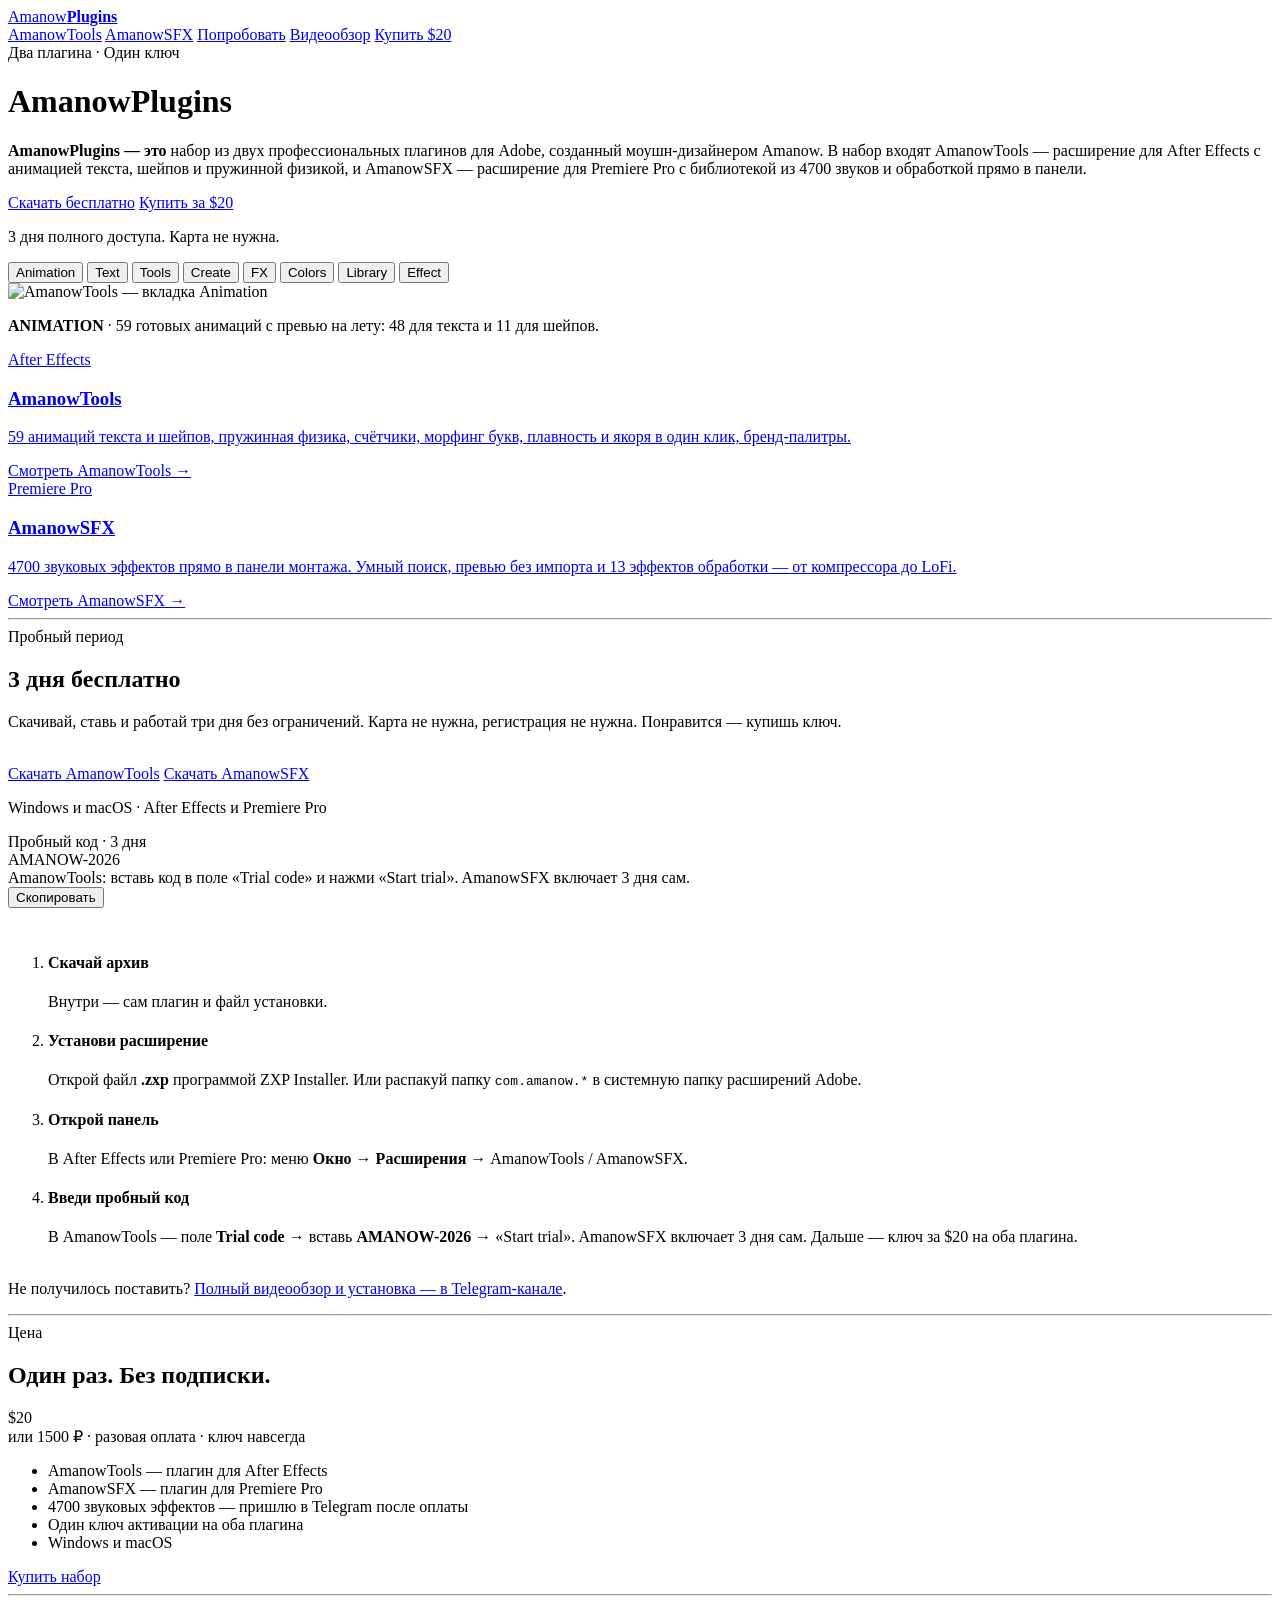
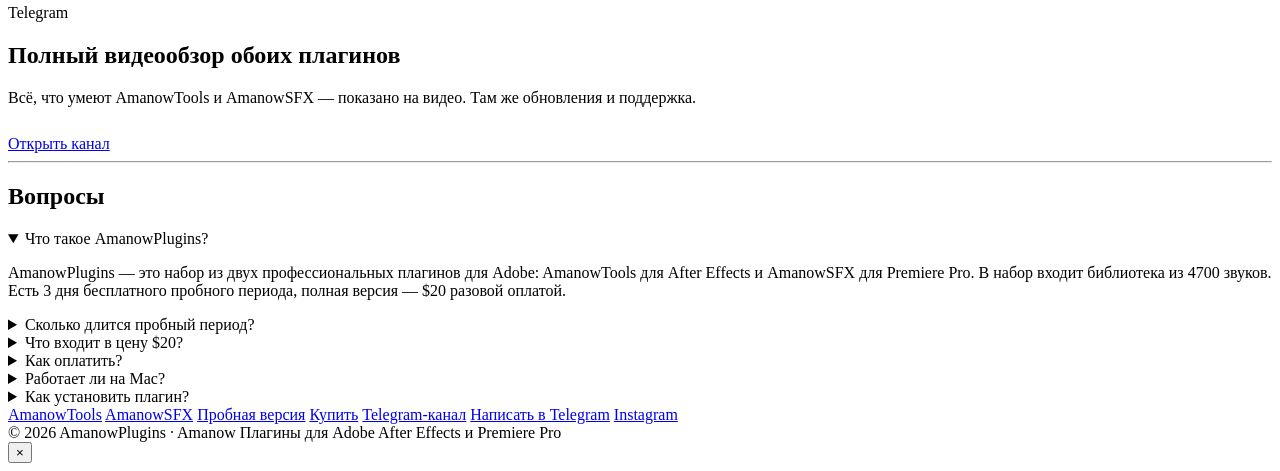
==== index.html @ 4beb66b0 "Upload AmanowPlugins website" ====
<!DOCTYPE html>
<html lang="ru">
<head>
<meta charset="utf-8">
<meta name="viewport" content="width=device-width, initial-scale=1">

<!-- https://amanowmntz.github.io/amanowplugins подставится автоматически, если запустить SET_DOMAIN.bat -->
<title>AmanowPlugins — плагины для After Effects и Premiere Pro</title>
<meta name="description" content="AmanowPlugins — это набор из двух профессиональных плагинов: AmanowTools для After Effects и AmanowSFX для Premiere Pro с библиотекой из 4700 звуков. 3 дня бесплатно, потом $20 разово.">
<link rel="canonical" href="https://amanowmntz.github.io/amanowplugins/">
<meta name="theme-color" content="#000000">

<meta property="og:type" content="website">
<meta property="og:title" content="AmanowPlugins — плагины для After Effects и Premiere Pro">
<meta property="og:description" content="Два плагина, один ключ. AmanowTools (After Effects) + AmanowSFX (Premiere Pro, 4700 звуков). 3 дня бесплатно.">
<meta property="og:url" content="https://amanowmntz.github.io/amanowplugins/">
<meta property="og:image" content="https://amanowmntz.github.io/amanowplugins/assets/img/cover.jpg">
<meta name="twitter:card" content="summary_large_image">

<link rel="preconnect" href="https://fonts.googleapis.com">
<link rel="preconnect" href="https://fonts.gstatic.com" crossorigin>
<link href="https://fonts.googleapis.com/css2?family=Inter:wght@400;500;600;700&display=swap" rel="stylesheet">
<link rel="stylesheet" href="assets/style.css">
</head>
<body>

<nav class="nav">
  <div class="nav-in">
    <a class="logo" href="index.html">Amanow<b>Plugins</b></a>
    <div class="nav-links">
      <a href="tools/index.html">AmanowTools</a>
      <a href="sfx/index.html">AmanowSFX</a>
      <a href="#download">Попробовать</a>
      <a href="https://telegram.me/amanow_channel">Видеообзор</a>
      <a class="buy" href="buy/index.html">Купить $20</a>
    </div>
  </div>
</nav>

<header class="hero glow">
  <div class="wrap">
    <span class="badge"><i></i> Два плагина · Один ключ</span>
    <h1 class="h-xl">AmanowPlugins</h1>

    <p class="sub lead">
      <b>AmanowPlugins — это</b> набор из двух профессиональных плагинов для Adobe,
      созданный моушн-дизайнером Amanow. В набор входят AmanowTools — расширение для
      After Effects с анимацией текста, шейпов и пружинной физикой, и AmanowSFX —
      расширение для Premiere Pro с библиотекой из 4700 звуков и обработкой прямо в панели.
    </p>

    <div class="btns">
      <a class="btn btn-p" href="#download">Скачать бесплатно</a>
      <a class="btn btn-s" href="buy/index.html">Купить за $20</a>
    </div>
    <p class="trial">3 дня полного доступа. Карта не нужна.</p>

    <!-- витрина: те же вкладки, что внутри плагинов -->
    <div class="tabs" data-tabs role="tablist" aria-label="Разделы плагинов">
      <button role="tab" aria-selected="true"  data-img="assets/img/tools-animation.jpg" data-alt="AmanowTools — вкладка Animation" data-note="<b>ANIMATION</b> · 59 готовых анимаций с превью на лету: 48 для текста и 11 для шейпов.">Animation</button>
      <button role="tab" aria-selected="false" data-img="assets/img/tools-text.jpg"      data-alt="AmanowTools — вкладка Text"      data-note="<b>TEXT</b> · Счётчики, морфинг букв, вход и выход раздельно, свои пресеты.">Text</button>
      <button role="tab" aria-selected="false" data-img="assets/img/tools-tools.jpg"     data-alt="AmanowTools — вкладка Tools"     data-note="<b>TOOLS</b> · Плавность, якорь и центровка, слои по очереди, цветовые метки, ресайз композиции.">Tools</button>
      <button role="tab" aria-selected="false" data-img="assets/img/tools-create.jpg"    data-alt="AmanowTools — вкладка Create"    data-note="<b>CREATE</b> · Null, Solid, Shape, стеклянный эффект, плашки под текст, маркеры.">Create</button>
      <button role="tab" aria-selected="false" data-img="assets/img/tools-fx.jpg"        data-alt="AmanowTools — вкладка FX"        data-note="<b>FX</b> · Squash &amp; Stretch — упругость по X и Y. Работает даже без движения.">FX</button>
      <button role="tab" aria-selected="false" data-img="assets/img/tools-colors.jpg"    data-alt="AmanowTools — вкладка Colors"    data-note="<b>COLORS</b> · Fill / Stroke, готовая палитра, HEX и пипетка, пресеты бренд-цветов.">Colors</button>
      <button role="tab" aria-selected="false" data-img="assets/img/sfx-library.jpg"     data-alt="AmanowSFX — вкладка Library"     data-note="<b>LIBRARY</b> · 4700 звуков. Умный поиск, превью без импорта, избранное и коллекции.">Library</button>
      <button role="tab" aria-selected="false" data-img="assets/img/sfx-effect.jpg"      data-alt="AmanowSFX — вкладка Effect"      data-note="<b>EFFECT</b> · Compressor, Limiter, EQ, Echo, Multitap, LoFi — и сразу в клип.">Effect</button>
    </div>

    <div class="shot">
      <img id="shot-img" src="assets/img/tools-animation.jpg" alt="AmanowTools — вкладка Animation" width="720" height="1280">
    </div>
    <p class="tab-note" id="shot-note"><b>ANIMATION</b> · 59 готовых анимаций с превью на лету: 48 для текста и 11 для шейпов.</p>
  </div>
</header>

<main>

<section class="tight">
  <div class="wrap">
    <div class="cards">
      <a class="card rv" href="tools/index.html">
        <div class="eyebrow">After Effects</div>
        <h3>AmanowTools</h3>
        <p>59 анимаций текста и шейпов, пружинная физика, счётчики, морфинг букв,
           плавность и якоря в один клик, бренд-палитры.</p>
        <div class="go">Смотреть AmanowTools →</div>
      </a>
      <a class="card rv" href="sfx/index.html">
        <div class="eyebrow">Premiere Pro</div>
        <h3>AmanowSFX</h3>
        <p>4700 звуковых эффектов прямо в панели монтажа. Умный поиск, превью без импорта
           и 13 эффектов обработки — от компрессора до LoFi.</p>
        <div class="go">Смотреть AmanowSFX →</div>
      </a>
    </div>
  </div>
</section>

<hr class="rule">

<section id="download" class="glow">
  <div class="wrap center narrow">
    <div class="eyebrow rv">Пробный период</div>
    <h2 class="h-l rv">3 дня бесплатно</h2>
    <p class="sub rv" style="margin-top:18px">
      Скачивай, ставь и работай три дня без ограничений. Карта не нужна,
      регистрация не нужна. Понравится — купишь ключ.
    </p>
    <div class="btns rv" style="margin-top:34px">
      <a class="btn btn-p" href="download/AmanowTools.zip" download>Скачать AmanowTools</a>
      <a class="btn btn-g" href="download/AmanowSFX.zip" download>Скачать AmanowSFX</a>
    </div>
    <p class="trial rv">Windows и macOS · After Effects и Premiere Pro</p>

    <div class="payrow keyrow rv">
      <div class="meta">
        <div class="t">Пробный код · 3 дня</div>
        <div class="v">AMANOW-2026</div>
        <div class="n">AmanowTools: вставь код в поле «Trial code» и нажми «Start trial». AmanowSFX включает 3 дня сам.</div>
      </div>
      <button class="copy" data-copy="AMANOW-2026">Скопировать</button>
    </div>

    <ol class="steps rv" style="text-align:left;margin-top:46px">
      <li>
        <h4>Скачай архив</h4>
        <p>Внутри — сам плагин и файл установки.</p>
      </li>
      <li>
        <h4>Установи расширение</h4>
        <p>Открой файл <b>.zxp</b> программой ZXP Installer. Или распакуй папку
           <code>com.amanow.*</code> в системную папку расширений Adobe.</p>
      </li>
      <li>
        <h4>Открой панель</h4>
        <p>В After Effects или Premiere Pro: меню <b>Окно → Расширения →</b> AmanowTools / AmanowSFX.</p>
      </li>
      <li>
        <h4>Введи пробный код</h4>
        <p>В AmanowTools — поле <b>Trial code</b> → вставь <b>AMANOW-2026</b> → «Start trial».
           AmanowSFX включает 3 дня сам. Дальше — ключ за $20 на оба плагина.</p>
      </li>
    </ol>

    <p class="small rv" style="margin-top:34px">
      Не получилось поставить? <a href="https://telegram.me/amanow_channel">Полный видеообзор и установка — в Telegram-канале</a>.
    </p>
  </div>
</section>

<hr class="rule">

<section id="price">
  <div class="wrap center">
    <div class="eyebrow rv">Цена</div>
    <h2 class="h-l rv">Один раз. Без подписки.</h2>

    <div class="pricecard rv">
      <div class="amt">$20</div>
      <div class="alt">или 1500 ₽ · разовая оплата · ключ навсегда</div>
      <ul class="incl">
        <li>AmanowTools — плагин для After Effects</li>
        <li>AmanowSFX — плагин для Premiere Pro</li>
        <li>4700 звуковых эффектов — пришлю в Telegram после оплаты</li>
        <li>Один ключ активации на оба плагина</li>
        <li>Windows и macOS</li>
      </ul>
      <a class="btn btn-p" href="buy/index.html" style="width:100%">Купить набор</a>
    </div>
  </div>
</section>

<hr class="rule">

<section class="tight">
  <div class="wrap center narrow">
    <div class="eyebrow rv">Telegram</div>
    <h2 class="h-m rv">Полный видеообзор обоих плагинов</h2>
    <p class="sub rv" style="margin-top:14px">
      Всё, что умеют AmanowTools и AmanowSFX — показано на видео. Там же обновления и поддержка.
    </p>
    <div class="btns rv" style="margin-top:28px">
      <a class="btn btn-g" href="https://telegram.me/amanow_channel">Открыть канал</a>
    </div>
  </div>
</section>

<hr class="rule">

<section id="faq">
  <div class="wrap">
    <h2 class="h-l center rv">Вопросы</h2>
    <div class="faq">
      <details open>
        <summary>Что такое AmanowPlugins?</summary>
        <p>AmanowPlugins — это набор из двух профессиональных плагинов для Adobe:
        AmanowTools для After Effects и AmanowSFX для Premiere Pro. В набор входит
        библиотека из 4700 звуков. Есть 3 дня бесплатного пробного периода,
        полная версия — $20 разовой оплатой.</p>
      </details>
      <details>
        <summary>Сколько длится пробный период?</summary>
        <p>3 дня. Всё открыто, ограничений нет. Карта и регистрация не нужны.
        В AmanowTools введи пробный код <b>AMANOW-2026</b> в поле «Trial code».
        AmanowSFX включает пробный период сам.</p>
      </details>
      <details>
        <summary>Что входит в цену $20?</summary>
        <p>Оба плагина сразу — AmanowTools и AmanowSFX — плюс библиотека из 4700 звуковых
        эффектов: её я присылаю лично в Telegram после оплаты. Один ключ активации на всё.
        Подписки нет, платишь один раз.</p>
      </details>
      <details>
        <summary>Как оплатить?</summary>
        <p>Крипта (USDT BEP-20 или TRC-20), перевод на карту Visa, или перевод в рублях
        через Т-Банк (1500 ₽). После оплаты пришли чек в Telegram — и получишь ключ.
        Все реквизиты <a href="buy/index.html">на странице оплаты</a>.</p>
      </details>
      <details>
        <summary>Работает ли на Mac?</summary>
        <p>Да. Оба плагина работают и на Windows, и на macOS.</p>
      </details>
      <details>
        <summary>Как установить плагин?</summary>
        <p>Открой файл .zxp программой ZXP Installer — она поставит расширение сама.
        Потом в After Effects или Premiere Pro зайди в меню «Окно» → «Расширения».
        Пошагово всё показано <a href="https://telegram.me/amanow_channel">в видеообзоре</a>.</p>
      </details>
    </div>
  </div>
</section>

</main>

<footer>
  <div class="wrap">
    <div class="fnav">
      <a href="tools/index.html">AmanowTools</a>
      <a href="sfx/index.html">AmanowSFX</a>
      <a href="#download">Пробная версия</a>
      <a href="buy/index.html">Купить</a>
      <a href="https://telegram.me/amanow_channel">Telegram-канал</a>
      <a href="https://telegram.me/amanow_abd">Написать в Telegram</a>
      <a href="https://instagram.com/amanow.abd">Instagram</a>
    </div>
    <div class="fbot">
      <span>© <span id="year">2026</span> AmanowPlugins · Amanow</span>
      <span>Плагины для Adobe After Effects и Premiere Pro</span>
    </div>
  </div>
</footer>

<div class="lb" id="lb"><button class="x" aria-label="Закрыть">×</button><img src="" alt=""></div>

<script type="application/ld+json">
{
  "@context":"https://schema.org","@type":"Organization","name":"AmanowPlugins",
  "url":"https://amanowmntz.github.io/amanowplugins/","logo":"https://amanowmntz.github.io/amanowplugins/assets/img/cover.jpg",
  "founder":{"@type":"Person","name":"Amanow"},
  "sameAs":["https://telegram.me/amanow_channel","https://telegram.me/amanow_abd","https://instagram.com/amanow.abd"]
}
</script>
<script type="application/ld+json">
{
  "@context":"https://schema.org","@type":"Product","name":"AmanowPlugins",
  "image":"https://amanowmntz.github.io/amanowplugins/assets/img/cover.jpg",
  "description":"AmanowPlugins — это набор из двух профессиональных плагинов для Adobe: AmanowTools для After Effects и AmanowSFX для Premiere Pro с библиотекой из 4700 звуков. 3 дня бесплатно, полная версия — 20 долларов разовой оплатой.",
  "brand":{"@type":"Brand","name":"AmanowPlugins"},
  "offers":{"@type":"Offer","price":"20","priceCurrency":"USD",
    "availability":"https://schema.org/InStock","url":"https://amanowmntz.github.io/amanowplugins/buy/"}
}
</script>
<script type="application/ld+json">
{
  "@context":"https://schema.org","@type":"FAQPage","mainEntity":[
    {"@type":"Question","name":"Что такое AmanowPlugins?","acceptedAnswer":{"@type":"Answer","text":"AmanowPlugins — это набор из двух профессиональных плагинов для Adobe: AmanowTools для After Effects и AmanowSFX для Premiere Pro. В набор входит библиотека из 4700 звуков. Есть 3 дня бесплатного пробного периода, полная версия — 20 долларов разовой оплатой."}},
    {"@type":"Question","name":"Сколько длится пробный период AmanowPlugins?","acceptedAnswer":{"@type":"Answer","text":"3 дня. Всё открыто, ограничений нет. Карта и регистрация не нужны. В AmanowTools нужно ввести пробный код AMANOW-2026 в поле Trial code."}},
    {"@type":"Question","name":"Что входит в цену 20 долларов?","acceptedAnswer":{"@type":"Answer","text":"Оба плагина сразу — AmanowTools и AmanowSFX — плюс библиотека из 4700 звуковых эффектов. Один ключ активации на всё. Подписки нет."}},
    {"@type":"Question","name":"Работает ли AmanowPlugins на Mac?","acceptedAnswer":{"@type":"Answer","text":"Да. Оба плагина работают и на Windows, и на macOS."}}
  ]
}
</script>

<script src="assets/app.js" defer></script>
</body>
</html>
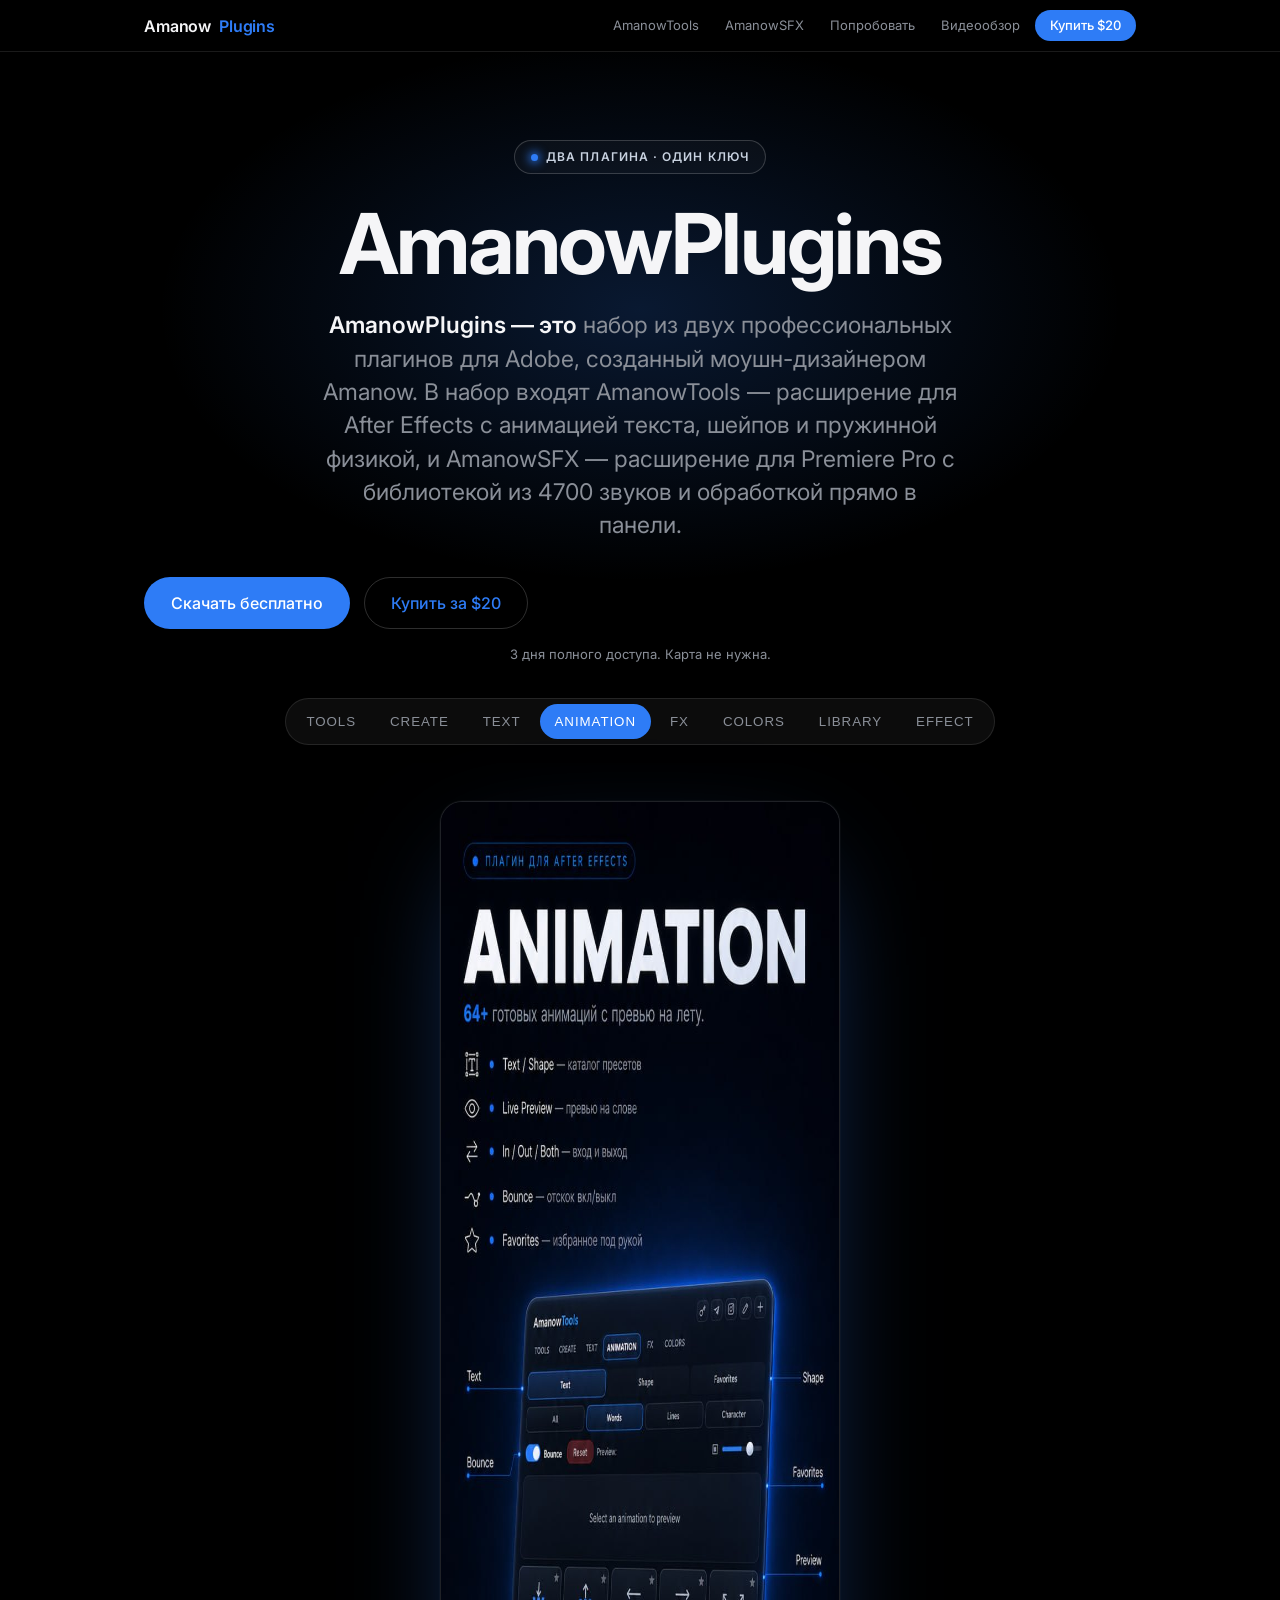
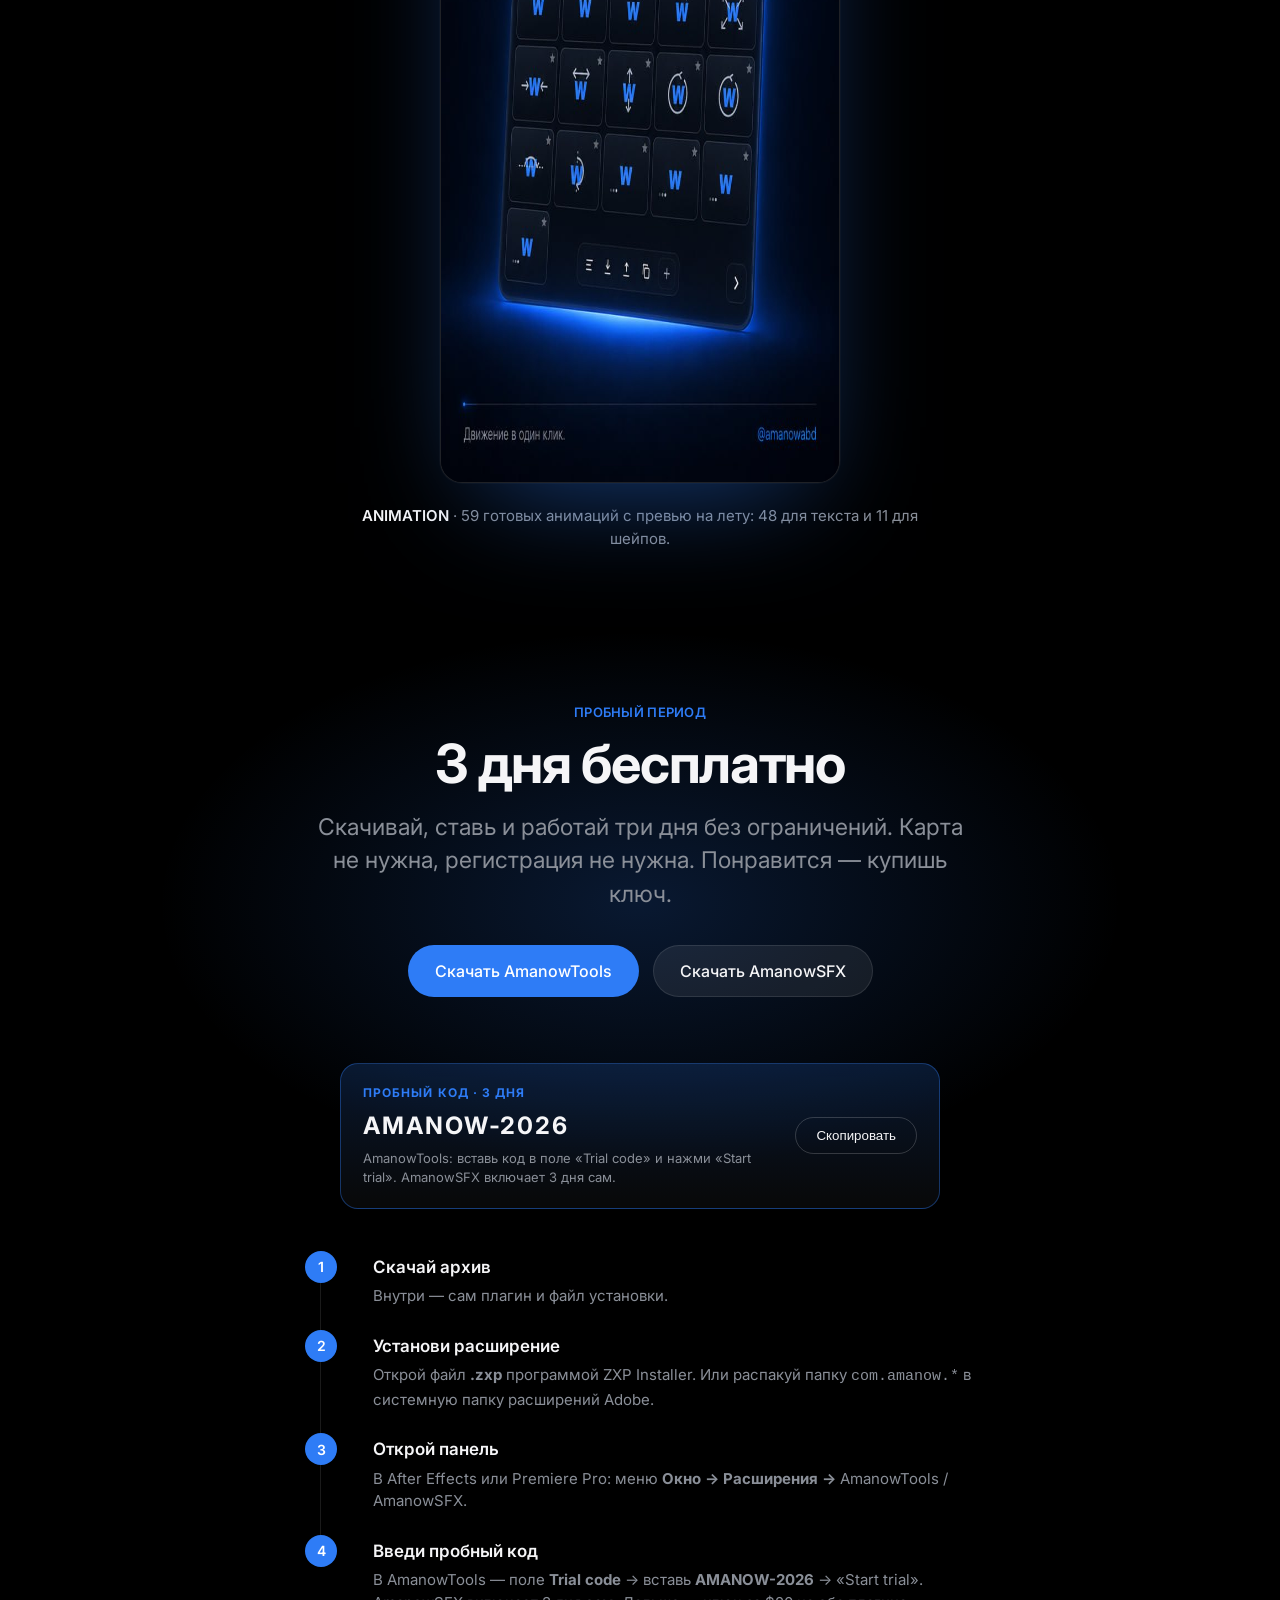
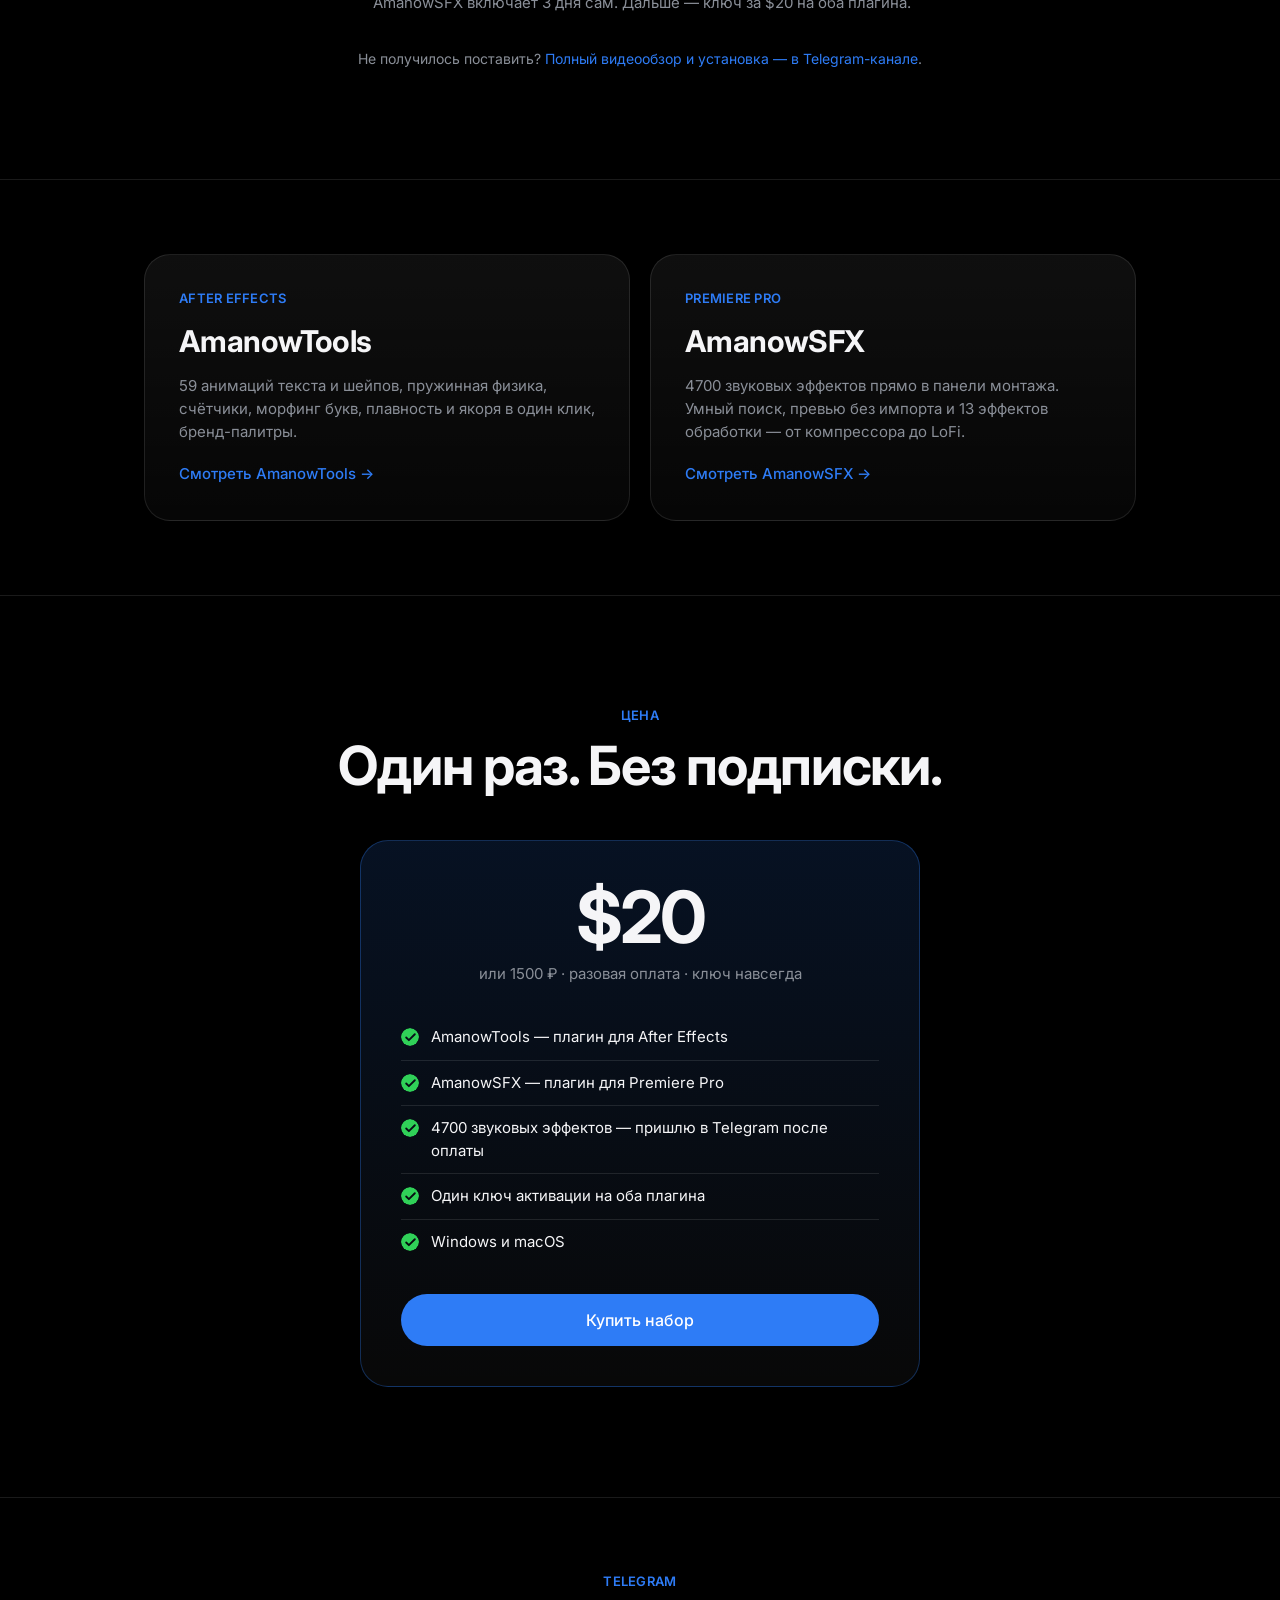
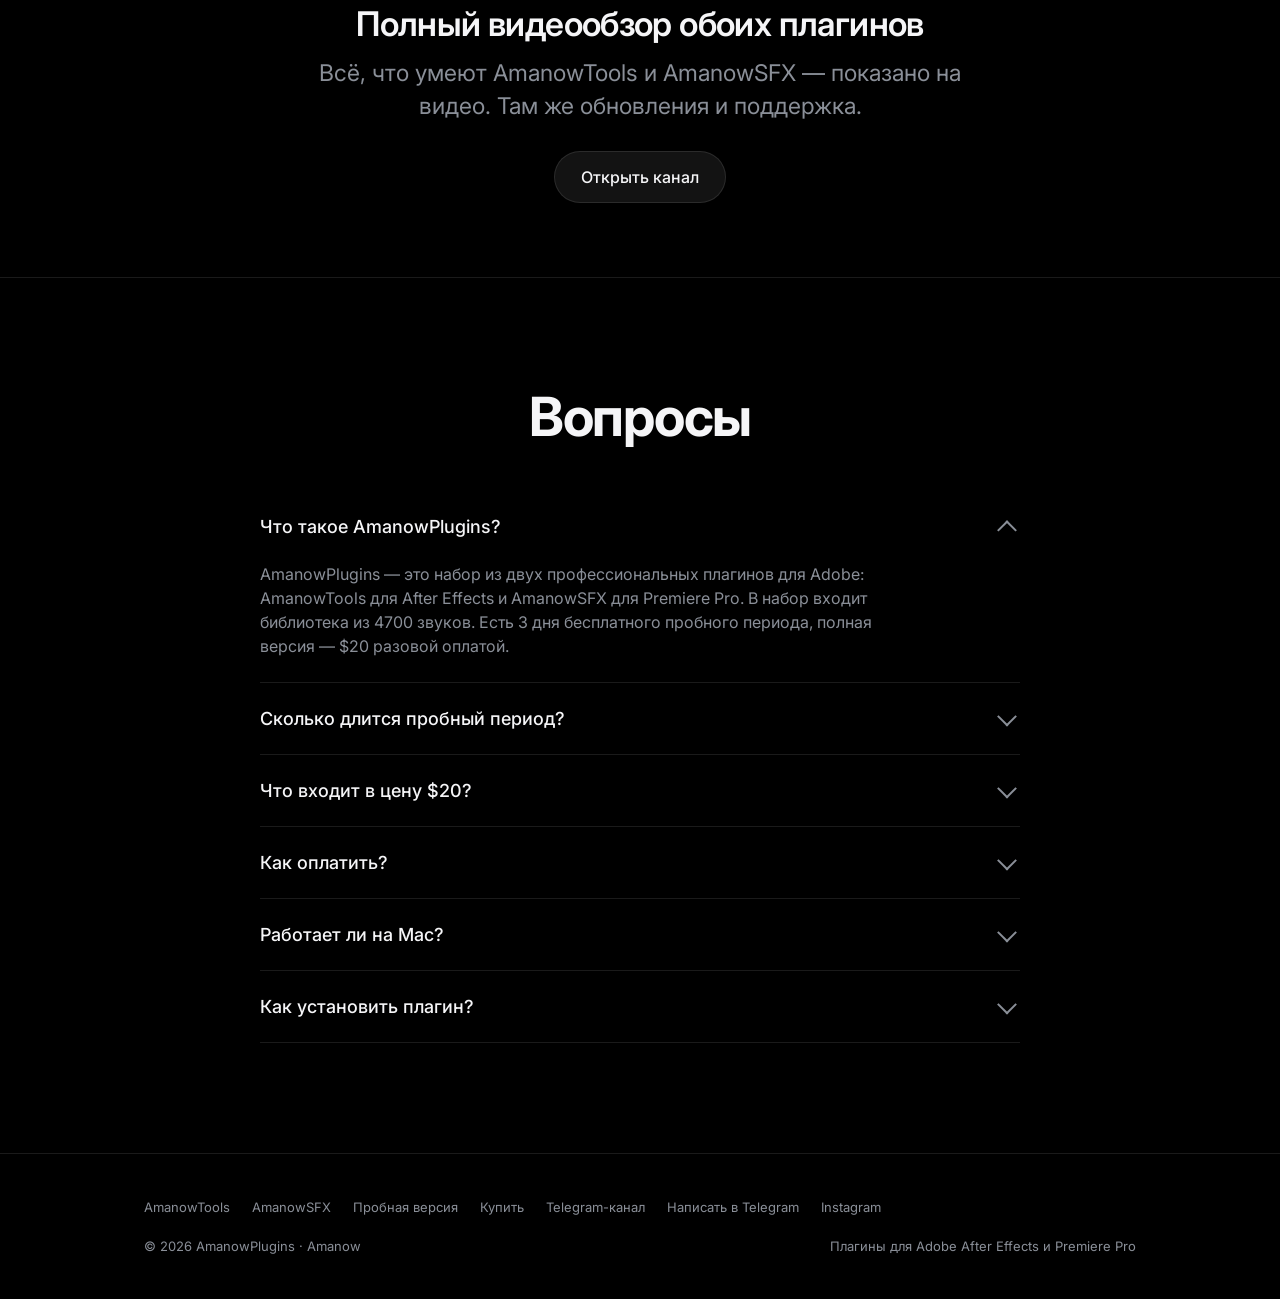
==== commit 25111469: "Add files via upload" ====
--- a/index.html
+++ b/index.html
@@ -57,10 +57,10 @@
 
     <!-- витрина: те же вкладки, что внутри плагинов -->
     <div class="tabs" data-tabs role="tablist" aria-label="Разделы плагинов">
-      <button role="tab" aria-selected="true"  data-img="assets/img/tools-animation.jpg" data-alt="AmanowTools — вкладка Animation" data-note="<b>ANIMATION</b> · 59 готовых анимаций с превью на лету: 48 для текста и 11 для шейпов.">Animation</button>
-      <button role="tab" aria-selected="false" data-img="assets/img/tools-text.jpg"      data-alt="AmanowTools — вкладка Text"      data-note="<b>TEXT</b> · Счётчики, морфинг букв, вход и выход раздельно, свои пресеты.">Text</button>
       <button role="tab" aria-selected="false" data-img="assets/img/tools-tools.jpg"     data-alt="AmanowTools — вкладка Tools"     data-note="<b>TOOLS</b> · Плавность, якорь и центровка, слои по очереди, цветовые метки, ресайз композиции.">Tools</button>
       <button role="tab" aria-selected="false" data-img="assets/img/tools-create.jpg"    data-alt="AmanowTools — вкладка Create"    data-note="<b>CREATE</b> · Null, Solid, Shape, стеклянный эффект, плашки под текст, маркеры.">Create</button>
+      <button role="tab" aria-selected="false" data-img="assets/img/tools-text.jpg"      data-alt="AmanowTools — вкладка Text"      data-note="<b>TEXT</b> · Счётчики, морфинг букв, вход и выход раздельно, свои пресеты.">Text</button>
+      <button role="tab" aria-selected="true"  data-img="assets/img/tools-animation.jpg" data-alt="AmanowTools — вкладка Animation" data-note="<b>ANIMATION</b> · 59 готовых анимаций с превью на лету: 48 для текста и 11 для шейпов.">Animation</button>
       <button role="tab" aria-selected="false" data-img="assets/img/tools-fx.jpg"        data-alt="AmanowTools — вкладка FX"        data-note="<b>FX</b> · Squash &amp; Stretch — упругость по X и Y. Работает даже без движения.">FX</button>
       <button role="tab" aria-selected="false" data-img="assets/img/tools-colors.jpg"    data-alt="AmanowTools — вкладка Colors"    data-note="<b>COLORS</b> · Fill / Stroke, готовая палитра, HEX и пипетка, пресеты бренд-цветов.">Colors</button>
       <button role="tab" aria-selected="false" data-img="assets/img/sfx-library.jpg"     data-alt="AmanowSFX — вкладка Library"     data-note="<b>LIBRARY</b> · 4700 звуков. Умный поиск, превью без импорта, избранное и коллекции.">Library</button>
@@ -75,6 +75,58 @@
 </header>
 
 <main>
+
+<section id="download" class="glow">
+  <div class="wrap center narrow">
+    <div class="eyebrow rv">Пробный период</div>
+    <h2 class="h-l rv">3 дня бесплатно</h2>
+    <p class="sub rv" style="margin-top:18px">
+      Скачивай, ставь и работай три дня без ограничений. Карта не нужна,
+      регистрация не нужна. Понравится — купишь ключ.
+    </p>
+    <div class="btns rv" style="margin-top:34px">
+      <a class="btn btn-p" href="download/AmanowTools.zip" download>Скачать AmanowTools</a>
+      <a class="btn btn-g" href="download/AmanowSFX.zip" download>Скачать AmanowSFX</a>
+    </div>
+    <p class="trial rv">Windows и macOS · After Effects и Premiere Pro</p>
+
+    <div class="payrow keyrow rv">
+      <div class="meta">
+        <div class="t">Пробный код · 3 дня</div>
+        <div class="v">AMANOW-2026</div>
+        <div class="n">AmanowTools: вставь код в поле «Trial code» и нажми «Start trial». AmanowSFX включает 3 дня сам.</div>
+      </div>
+      <button class="copy" data-copy="AMANOW-2026">Скопировать</button>
+    </div>
+
+    <ol class="steps rv" style="text-align:left;margin-top:46px">
+      <li>
+        <h4>Скачай архив</h4>
+        <p>Внутри — сам плагин и файл установки.</p>
+      </li>
+      <li>
+        <h4>Установи расширение</h4>
+        <p>Открой файл <b>.zxp</b> программой ZXP Installer. Или распакуй папку
+           <code>com.amanow.*</code> в системную папку расширений Adobe.</p>
+      </li>
+      <li>
+        <h4>Открой панель</h4>
+        <p>В After Effects или Premiere Pro: меню <b>Окно → Расширения →</b> AmanowTools / AmanowSFX.</p>
+      </li>
+      <li>
+        <h4>Введи пробный код</h4>
+        <p>В AmanowTools — поле <b>Trial code</b> → вставь <b>AMANOW-2026</b> → «Start trial».
+           AmanowSFX включает 3 дня сам. Дальше — ключ за $20 на оба плагина.</p>
+      </li>
+    </ol>
+
+    <p class="small rv" style="margin-top:34px">
+      Не получилось поставить? <a href="https://telegram.me/amanow_channel">Полный видеообзор и установка — в Telegram-канале</a>.
+    </p>
+  </div>
+</section>
+
+<hr class="rule">
 
 <section class="tight">
   <div class="wrap">
@@ -94,58 +146,6 @@
         <div class="go">Смотреть AmanowSFX →</div>
       </a>
     </div>
-  </div>
-</section>
-
-<hr class="rule">
-
-<section id="download" class="glow">
-  <div class="wrap center narrow">
-    <div class="eyebrow rv">Пробный период</div>
-    <h2 class="h-l rv">3 дня бесплатно</h2>
-    <p class="sub rv" style="margin-top:18px">
-      Скачивай, ставь и работай три дня без ограничений. Карта не нужна,
-      регистрация не нужна. Понравится — купишь ключ.
-    </p>
-    <div class="btns rv" style="margin-top:34px">
-      <a class="btn btn-p" href="download/AmanowTools.zip" download>Скачать AmanowTools</a>
-      <a class="btn btn-g" href="download/AmanowSFX.zip" download>Скачать AmanowSFX</a>
-    </div>
-    <p class="trial rv">Windows и macOS · After Effects и Premiere Pro</p>
-
-    <div class="payrow keyrow rv">
-      <div class="meta">
-        <div class="t">Пробный код · 3 дня</div>
-        <div class="v">AMANOW-2026</div>
-        <div class="n">AmanowTools: вставь код в поле «Trial code» и нажми «Start trial». AmanowSFX включает 3 дня сам.</div>
-      </div>
-      <button class="copy" data-copy="AMANOW-2026">Скопировать</button>
-    </div>
-
-    <ol class="steps rv" style="text-align:left;margin-top:46px">
-      <li>
-        <h4>Скачай архив</h4>
-        <p>Внутри — сам плагин и файл установки.</p>
-      </li>
-      <li>
-        <h4>Установи расширение</h4>
-        <p>Открой файл <b>.zxp</b> программой ZXP Installer. Или распакуй папку
-           <code>com.amanow.*</code> в системную папку расширений Adobe.</p>
-      </li>
-      <li>
-        <h4>Открой панель</h4>
-        <p>В After Effects или Premiere Pro: меню <b>Окно → Расширения →</b> AmanowTools / AmanowSFX.</p>
-      </li>
-      <li>
-        <h4>Введи пробный код</h4>
-        <p>В AmanowTools — поле <b>Trial code</b> → вставь <b>AMANOW-2026</b> → «Start trial».
-           AmanowSFX включает 3 дня сам. Дальше — ключ за $20 на оба плагина.</p>
-      </li>
-    </ol>
-
-    <p class="small rv" style="margin-top:34px">
-      Не получилось поставить? <a href="https://telegram.me/amanow_channel">Полный видеообзор и установка — в Telegram-канале</a>.
-    </p>
   </div>
 </section>
 
--- a/assets/style.css
+++ b/assets/style.css
@@ -0,0 +1,263 @@
+/* ============================================================
+   AmanowPlugins — стили. Apple-минимализм, тёмная тема.
+   Меняешь цвет здесь — меняется на всех страницах.
+   ============================================================ */
+:root{
+  --bg:#000000;
+  --bg-2:#06080D;
+  --surface:rgba(255,255,255,.048);
+  --surface-2:rgba(255,255,255,.075);
+  --stroke:rgba(255,255,255,.10);
+  --stroke-2:rgba(255,255,255,.18);
+  --ink:#F5F5F7;
+  --muted:#8A8F98;
+  --blue:#2E7CF6;
+  --blue-l:#5FA3FF;
+  --ok:#30D158;
+  --nav:52px;
+  --pill:980px;
+}
+*{box-sizing:border-box;margin:0;padding:0}
+html{scroll-behavior:smooth;scroll-padding-top:80px;-webkit-text-size-adjust:100%}
+body{
+  background:var(--bg); color:var(--ink);
+  font:400 17px/1.5 -apple-system,BlinkMacSystemFont,"SF Pro Display","SF Pro Text",
+       Inter,"Segoe UI",Roboto,system-ui,sans-serif;
+  -webkit-font-smoothing:antialiased; -moz-osx-osx-font-smoothing:grayscale;
+  overflow-x:hidden;
+}
+img{max-width:100%;display:block}
+a{color:var(--blue);text-decoration:none}
+a:hover{text-decoration:underline}
+::selection{background:var(--blue);color:#fff}
+:focus-visible{outline:2px solid var(--blue-l);outline-offset:3px;border-radius:6px}
+
+.wrap{max-width:1040px;margin:0 auto;padding:0 24px}
+.narrow{max-width:720px;margin:0 auto}
+.center{text-align:center}
+
+/* ---------- типографика ---------- */
+.h-xl{font-size:clamp(44px,7.4vw,84px);font-weight:700;letter-spacing:-.028em;line-height:1.04}
+.h-l {font-size:clamp(32px,5vw,54px);font-weight:700;letter-spacing:-.024em;line-height:1.08}
+.h-m {font-size:clamp(24px,3.2vw,34px);font-weight:600;letter-spacing:-.018em;line-height:1.15}
+.sub{font-size:clamp(18px,2.1vw,23px);color:var(--muted);line-height:1.45;font-weight:400}
+.eyebrow{font-size:13px;font-weight:600;letter-spacing:.02em;color:var(--blue);
+  text-transform:uppercase;margin-bottom:12px}
+.small{font-size:14px;color:var(--muted)}
+.lead b{color:var(--ink);font-weight:600}
+
+/* ---------- шапка ---------- */
+.nav{
+  position:sticky;top:0;z-index:50;height:var(--nav);
+  background:rgba(0,0,0,.72);backdrop-filter:saturate(180%) blur(20px);
+  -webkit-backdrop-filter:saturate(180%) blur(20px);
+  border-bottom:1px solid var(--stroke);
+}
+.nav-in{max-width:1040px;margin:0 auto;padding:0 24px;height:100%;
+  display:flex;align-items:center;gap:8px}
+.logo{font-size:16px;font-weight:600;letter-spacing:-.01em;color:var(--ink);
+  text-decoration:none;margin-right:auto;display:flex;align-items:center;gap:8px;white-space:nowrap}
+.logo b{color:var(--blue);font-weight:600}
+.logo:hover{text-decoration:none}
+.nav-links{display:flex;align-items:center;gap:4px;overflow-x:auto;scrollbar-width:none}
+.nav-links::-webkit-scrollbar{display:none}
+.nav-links a{font-size:13px;color:var(--muted);padding:6px 11px;border-radius:8px;
+  white-space:nowrap;text-decoration:none}
+.nav-links a:hover{color:var(--ink);background:var(--surface);text-decoration:none}
+.nav-links a[aria-current]{color:var(--ink)}
+.nav-links a.buy{background:var(--blue);color:#fff;padding:6px 15px;border-radius:var(--pill);font-weight:500}
+.nav-links a.buy:hover{background:var(--blue-l)}
+
+/* ---------- кнопки ---------- */
+.btn{
+  display:inline-flex;align-items:center;justify-content:center;gap:8px;
+  padding:13px 26px;border-radius:var(--pill);font-size:16px;font-weight:500;
+  text-decoration:none;border:1px solid transparent;cursor:pointer;
+  transition:background .18s,border-color .18s,transform .12s;white-space:nowrap;
+}
+.btn:hover{text-decoration:none;transform:translateY(-1px)}
+.btn:active{transform:translateY(0)}
+.btn-p{background:var(--blue);color:#fff}
+.btn-p:hover{background:var(--blue-l)}
+.btn-s{background:transparent;color:var(--blue);border-color:var(--stroke-2)}
+.btn-s:hover{border-color:var(--blue);background:rgba(46,124,246,.08)}
+.btn-g{background:var(--surface-2);color:var(--ink);border-color:var(--stroke)}
+.btn-g:hover{background:rgba(255,255,255,.12)}
+.btns{display:flex;gap:14px;flex-wrap:wrap}
+.center .btns{justify-content:center}
+
+/* ---------- секции ---------- */
+section{padding:110px 0;position:relative}
+section.tight{padding:74px 0}
+.rule{height:1px;background:var(--stroke);border:0}
+
+/* мягкое синее свечение как на карточках плагина */
+.glow::before{
+  content:"";position:absolute;left:50%;top:0;translate:-50% 0;
+  width:min(1100px,120vw);height:620px;pointer-events:none;z-index:-1;
+  background:radial-gradient(ellipse at center,rgba(46,124,246,.20),transparent 62%);
+}
+
+/* ---------- герой ---------- */
+.hero{padding:88px 0 40px;text-align:center}
+.badge{
+  display:inline-flex;align-items:center;gap:8px;padding:7px 16px;margin-bottom:26px;
+  border:1px solid var(--stroke-2);border-radius:var(--pill);
+  font-size:12px;font-weight:600;letter-spacing:.09em;text-transform:uppercase;color:#C8D2E0;
+  background:rgba(255,255,255,.03);
+}
+.badge i{width:7px;height:7px;border-radius:50%;background:var(--blue);
+  box-shadow:0 0 10px 2px rgba(46,124,246,.9);font-style:normal}
+.hero .sub{margin:22px auto 0;max-width:640px}
+.hero .btns{margin-top:34px}
+.trial{margin-top:16px;font-size:13px;color:var(--muted)}
+
+/* ---------- витрина скриншотов (табы, как в самом плагине) ---------- */
+.shot{
+  margin:56px auto 0;max-width:400px;position:relative;
+  border-radius:22px;overflow:hidden;border:1px solid var(--stroke);
+  box-shadow:0 40px 120px -40px rgba(46,124,246,.55), 0 0 0 1px rgba(255,255,255,.03);
+  cursor:zoom-in;background:var(--bg-2);
+}
+.shot img{width:100%;transition:opacity .22s}
+.shot.fade img{opacity:0}
+
+.tabs{display:flex;justify-content:center;gap:4px;flex-wrap:wrap;margin:34px auto 0;
+  padding:5px;background:var(--surface);border:1px solid var(--stroke);
+  border-radius:var(--pill);width:fit-content;max-width:100%}
+.tabs button{
+  border:0;background:transparent;color:var(--muted);cursor:pointer;
+  font:600 12px/1 inherit;letter-spacing:.07em;text-transform:uppercase;
+  padding:10px 15px;border-radius:var(--pill);transition:background .18s,color .18s;
+}
+.tabs button:hover{color:var(--ink)}
+.tabs button[aria-selected=true]{background:var(--blue);color:#fff}
+
+.tab-note{margin:22px auto 0;max-width:560px;text-align:center;color:var(--muted);
+  font-size:15px;min-height:48px}
+.tab-note b{color:var(--ink);font-weight:600}
+
+/* ---------- карточки продуктов ---------- */
+.cards{display:grid;grid-template-columns:1fr 1fr;gap:20px}
+@media(max-width:800px){.cards{grid-template-columns:1fr}}
+.card{
+  display:block;padding:34px;border-radius:26px;text-decoration:none;color:var(--ink);
+  background:linear-gradient(180deg,rgba(255,255,255,.06),rgba(255,255,255,.025));
+  border:1px solid var(--stroke);position:relative;overflow:hidden;
+  transition:border-color .2s,transform .2s;
+}
+.card:hover{border-color:rgba(46,124,246,.55);transform:translateY(-3px);text-decoration:none}
+.card .eyebrow{margin-bottom:10px}
+.card h3{font-size:30px;font-weight:700;letter-spacing:-.02em;margin-bottom:10px}
+.card p{color:var(--muted);font-size:15px;line-height:1.55}
+.card .go{margin-top:20px;color:var(--blue);font-size:15px;font-weight:500}
+.card img{margin-top:24px;border-radius:14px;border:1px solid var(--stroke);width:100%}
+
+/* ---------- список возможностей ---------- */
+.feats{display:grid;grid-template-columns:repeat(auto-fill,minmax(240px,1fr));gap:18px;margin-top:44px}
+.feat{padding:26px;border-radius:20px;background:var(--surface);border:1px solid var(--stroke)}
+.feat .k{font-size:12px;font-weight:700;letter-spacing:.09em;color:var(--blue);
+  text-transform:uppercase;margin-bottom:12px}
+.feat h4{font-size:17px;font-weight:600;margin-bottom:6px}
+.feat p{font-size:14px;color:var(--muted);line-height:1.5}
+
+.chips{display:flex;flex-wrap:wrap;gap:8px;margin-top:26px}
+.chips span{padding:8px 15px;border-radius:var(--pill);font-size:13px;color:var(--muted);
+  background:var(--surface);border:1px solid var(--stroke)}
+
+/* ---------- цена ---------- */
+.pricecard{
+  max-width:560px;margin:44px auto 0;padding:40px;border-radius:28px;text-align:center;
+  background:linear-gradient(180deg,rgba(46,124,246,.14),rgba(255,255,255,.03));
+  border:1px solid rgba(46,124,246,.32);
+}
+.pricecard .amt{font-size:72px;font-weight:700;letter-spacing:-.04em;line-height:1}
+.pricecard .alt{color:var(--muted);font-size:15px;margin-top:10px}
+.incl{list-style:none;margin:30px 0;text-align:left}
+.incl li{display:flex;gap:12px;align-items:flex-start;padding:11px 0;
+  border-bottom:1px solid var(--stroke);font-size:15px}
+.incl li:last-child{border:0}
+.incl li::before{content:"";flex:0 0 18px;height:18px;margin-top:2px;border-radius:50%;
+  background:var(--ok);
+  -webkit-mask:url("data:image/svg+xml;charset=utf-8,%3Csvg xmlns='http://www.w3.org/2000/svg' viewBox='0 0 24 24'%3E%3Cpath d='M20 6L9 17l-5-5' stroke='black' stroke-width='3.4' fill='none' stroke-linecap='round' stroke-linejoin='round'/%3E%3C/svg%3E") center/13px no-repeat,
+             linear-gradient(#000,#000);
+  -webkit-mask-composite:xor;mask-composite:exclude;
+}
+
+/* ---------- реквизиты ---------- */
+.pay{display:grid;gap:14px;margin-top:36px}
+.payrow{
+  display:flex;align-items:center;gap:16px;padding:20px 22px;border-radius:18px;
+  background:var(--surface);border:1px solid var(--stroke);flex-wrap:wrap;
+}
+.payrow .meta{flex:1;min-width:200px}
+.payrow .t{font-size:12px;font-weight:700;letter-spacing:.09em;text-transform:uppercase;
+  color:var(--blue);margin-bottom:6px}
+.payrow .v{font-size:15px;word-break:break-all;
+  font-family:ui-monospace,SFMono-Regular,Menlo,Consolas,monospace}
+.payrow .n{font-size:13px;color:var(--muted);margin-top:5px}
+.copy{
+  border:1px solid var(--stroke-2);background:transparent;color:var(--ink);
+  border-radius:var(--pill);padding:10px 20px;font:500 14px/1 inherit;cursor:pointer;
+  transition:background .18s,border-color .18s,color .18s;white-space:nowrap;
+}
+.copy:hover{border-color:var(--blue);color:var(--blue-l)}
+.copy.done{background:var(--ok);border-color:var(--ok);color:#031;font-weight:600}
+
+.steps{counter-reset:s;list-style:none;margin-top:34px}
+.steps li{counter-increment:s;position:relative;padding:0 0 26px 52px;
+  border-left:1px solid var(--stroke);margin-left:16px}
+.steps li:last-child{border-left-color:transparent;padding-bottom:0}
+.steps li::before{
+  content:counter(s);position:absolute;left:-16px;top:-4px;width:32px;height:32px;
+  border-radius:50%;background:var(--blue);color:#fff;display:grid;place-items:center;
+  font-size:14px;font-weight:600;
+}
+.steps h4{font-size:17px;font-weight:600;margin-bottom:5px}
+.steps p{color:var(--muted);font-size:15px}
+
+/* ---------- FAQ ---------- */
+.faq{max-width:760px;margin:44px auto 0}
+.faq details{border-bottom:1px solid var(--stroke)}
+.faq summary{list-style:none;cursor:pointer;padding:22px 40px 22px 0;position:relative;
+  font-size:18px;font-weight:500}
+.faq summary::-webkit-details-marker{display:none}
+.faq summary::after{content:"";position:absolute;right:6px;top:50%;width:12px;height:12px;
+  border-right:2px solid var(--muted);border-bottom:2px solid var(--muted);
+  translate:0 -60%;rotate:45deg;transition:rotate .2s}
+.faq details[open] summary::after{rotate:-135deg;translate:0 -20%}
+.faq details p{color:var(--muted);font-size:16px;padding:0 0 24px;max-width:640px}
+
+/* ---------- футер ---------- */
+footer{border-top:1px solid var(--stroke);padding:44px 0;font-size:13px;color:var(--muted)}
+.fnav{display:flex;gap:22px;flex-wrap:wrap;margin-bottom:20px}
+.fnav a{color:var(--muted);text-decoration:none}
+.fnav a:hover{color:var(--ink)}
+.fbot{display:flex;justify-content:space-between;gap:16px;flex-wrap:wrap}
+
+/* ---------- лайтбокс ---------- */
+.lb{position:fixed;inset:0;z-index:100;background:rgba(0,0,0,.92);
+  backdrop-filter:blur(14px);-webkit-backdrop-filter:blur(14px);
+  display:none;place-items:center;padding:32px;cursor:zoom-out}
+.lb[open],.lb.on{display:grid}
+.lb img{max-height:92vh;max-width:min(560px,92vw);border-radius:20px;
+  border:1px solid var(--stroke)}
+.lb .x{position:absolute;top:22px;right:26px;background:var(--surface-2);border:1px solid var(--stroke);
+  color:var(--ink);width:40px;height:40px;border-radius:50%;font-size:20px;cursor:pointer;line-height:1}
+
+/* ---------- появление при скролле ---------- */
+.rv{opacity:0;transform:translateY(22px);transition:opacity .7s cubic-bezier(.2,.7,.2,1),
+    transform .7s cubic-bezier(.2,.7,.2,1)}
+.rv.in{opacity:1;transform:none}
+@media (prefers-reduced-motion:reduce){
+  html{scroll-behavior:auto}
+  .rv{opacity:1;transform:none;transition:none}
+  .btn:hover,.card:hover{transform:none}
+  .shot img{transition:none}
+}
+
+/* плашка с пробным кодом */
+.keyrow{max-width:600px;margin:30px auto 0;text-align:left;
+  background:linear-gradient(180deg,rgba(46,124,246,.18),rgba(255,255,255,.03));
+  border-color:rgba(46,124,246,.38)}
+.keyrow .v{font-size:24px;font-weight:700;letter-spacing:.08em;font-family:inherit}
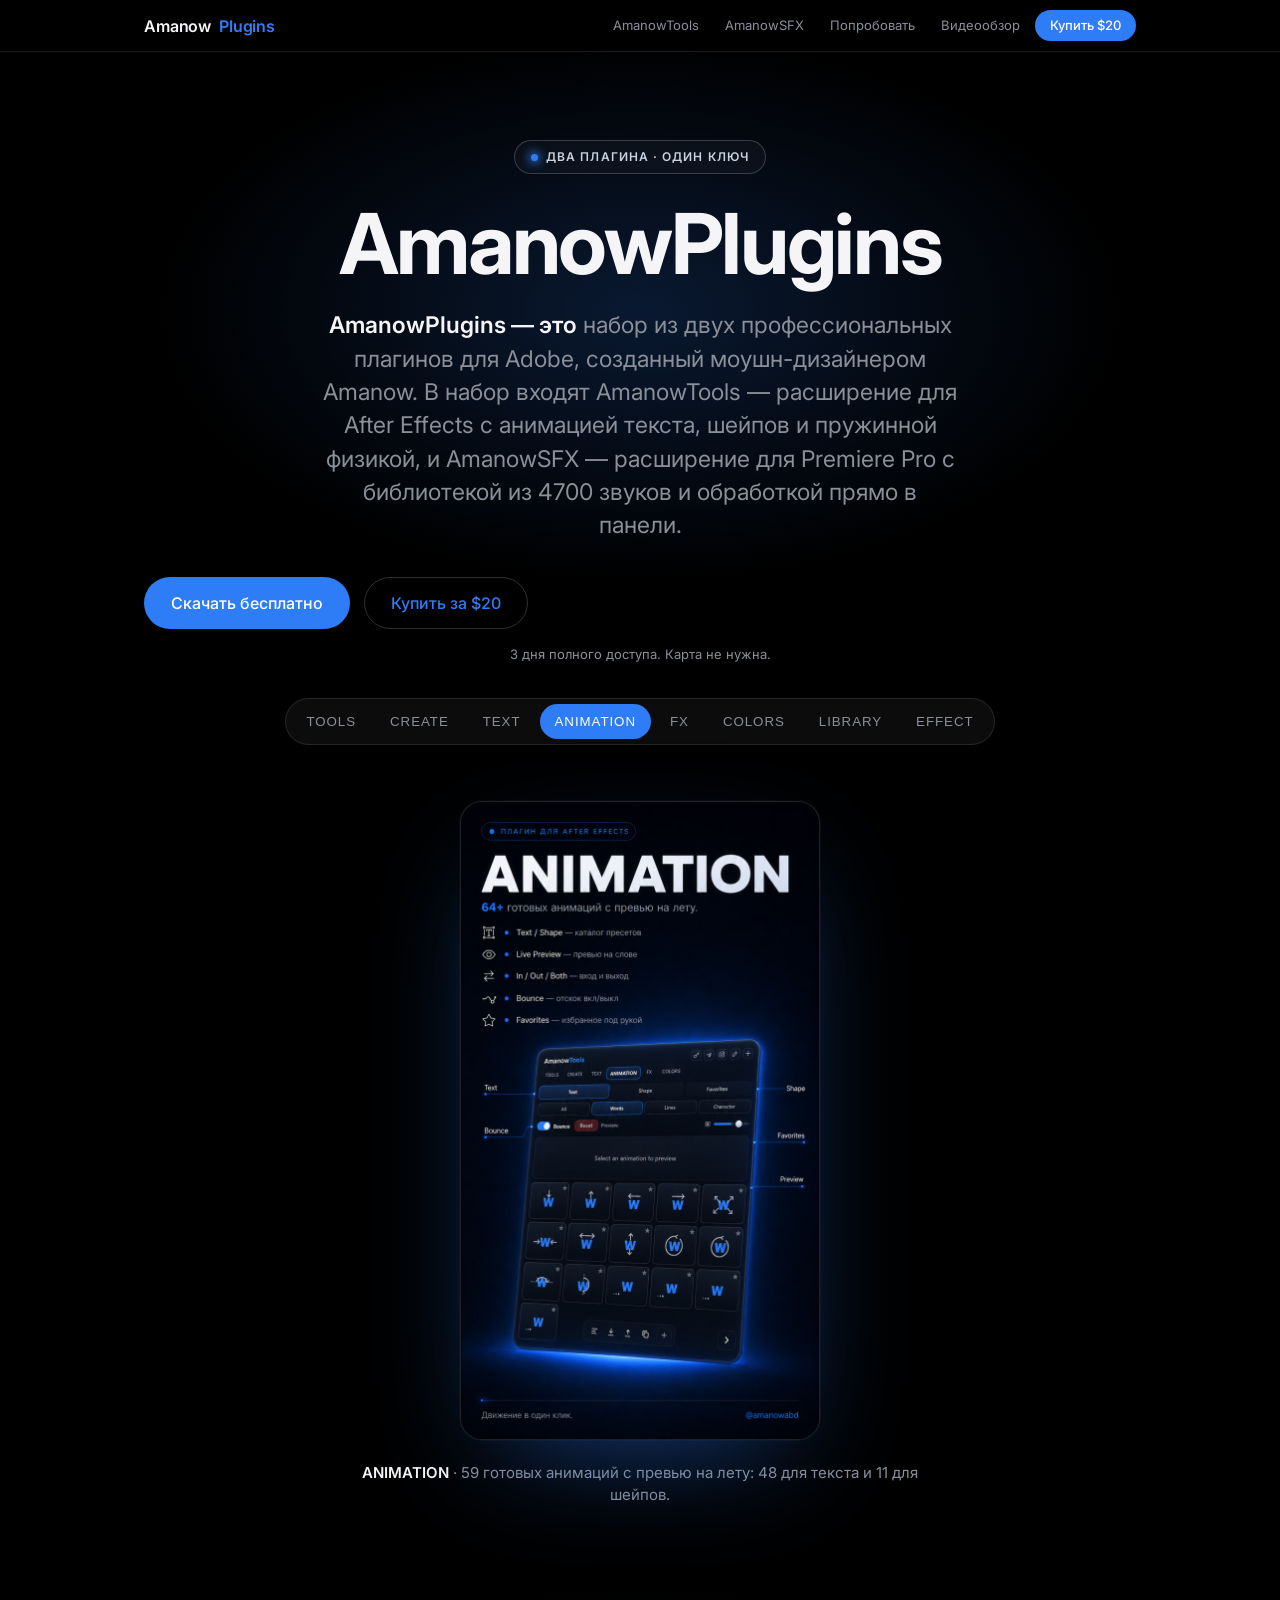
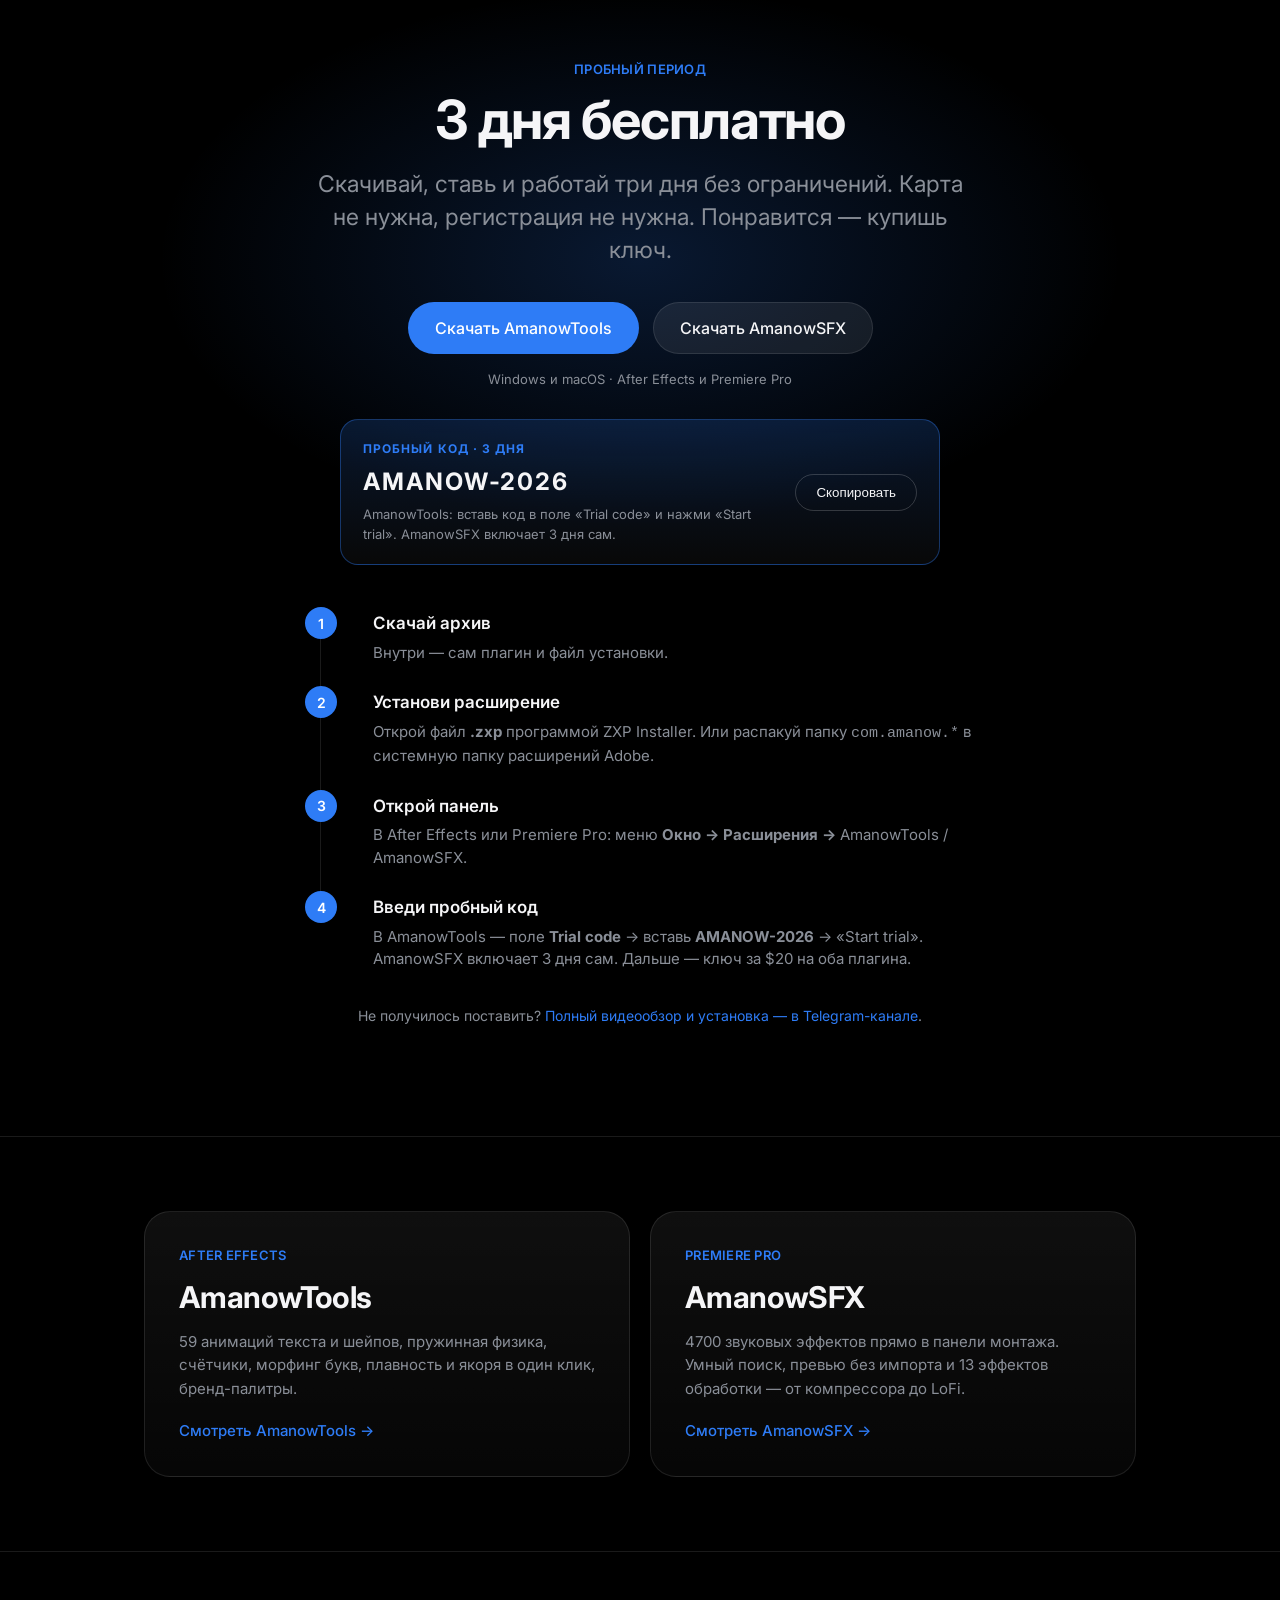
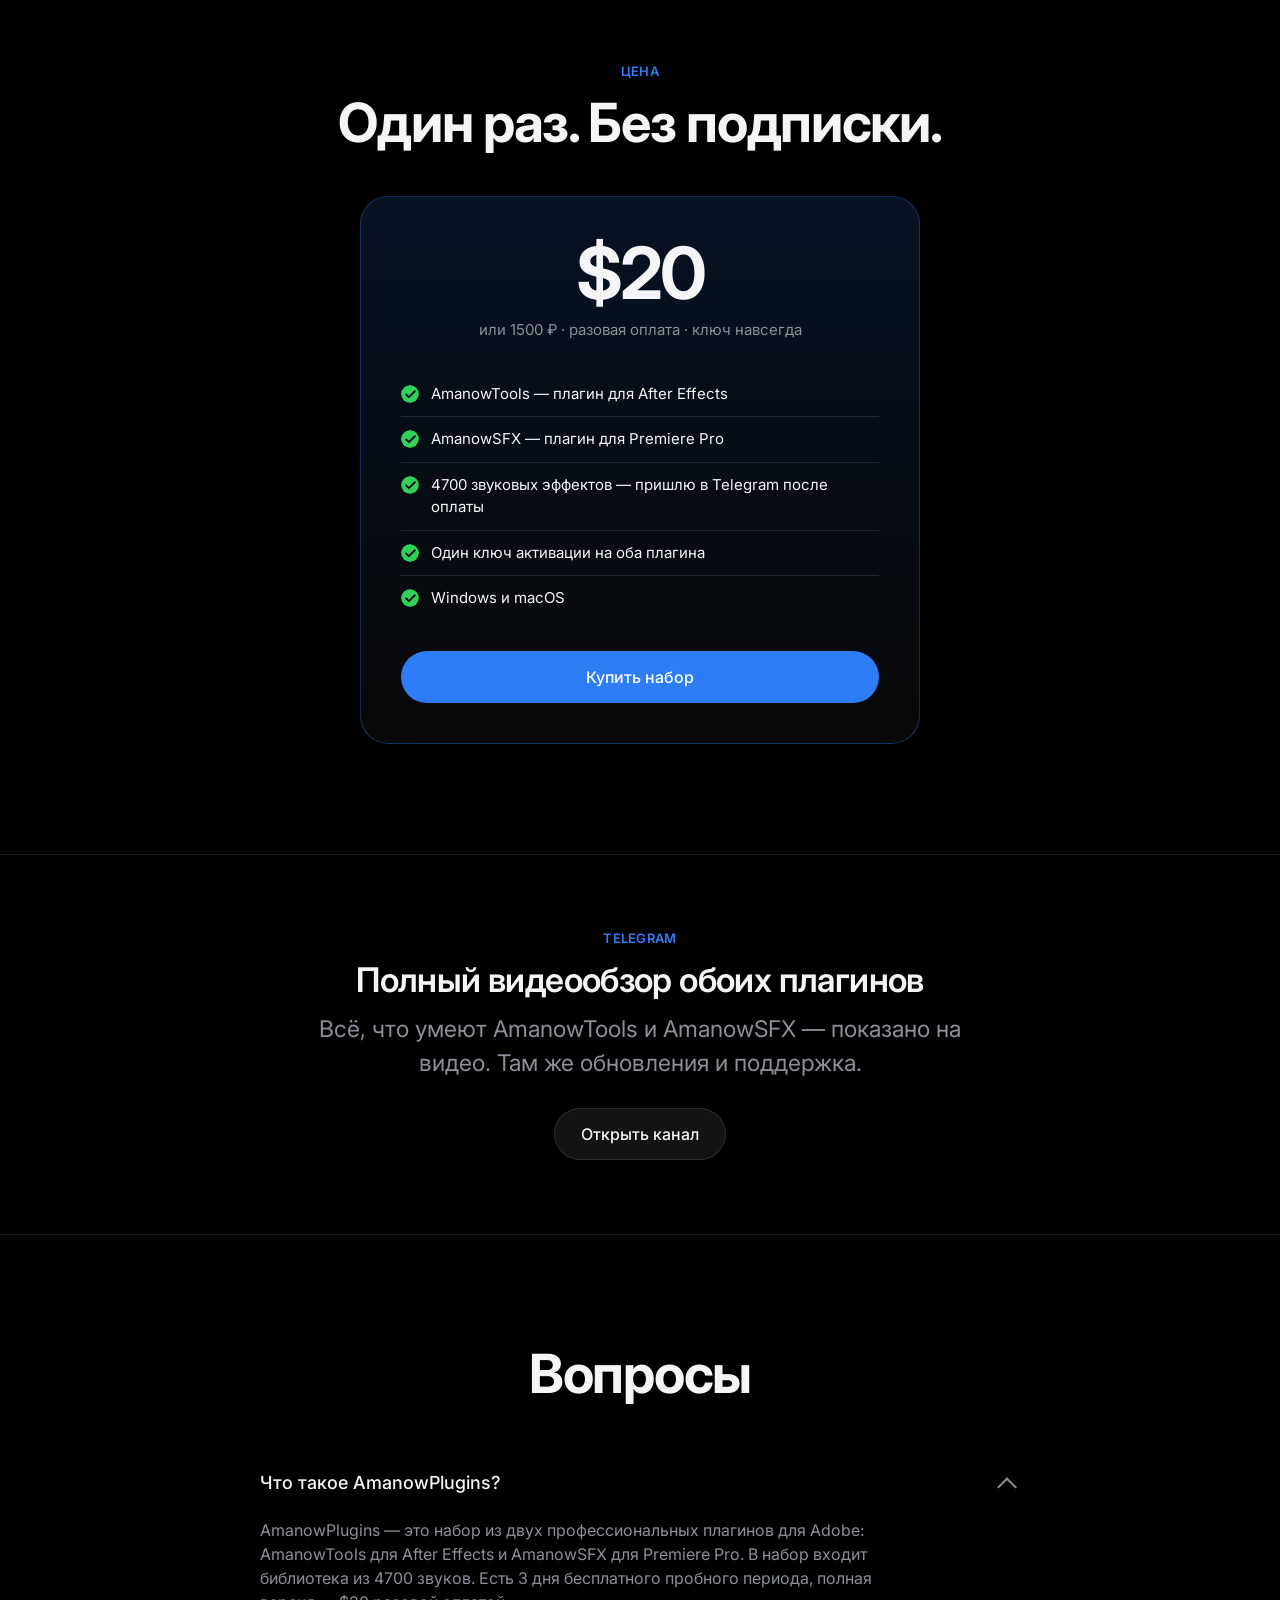
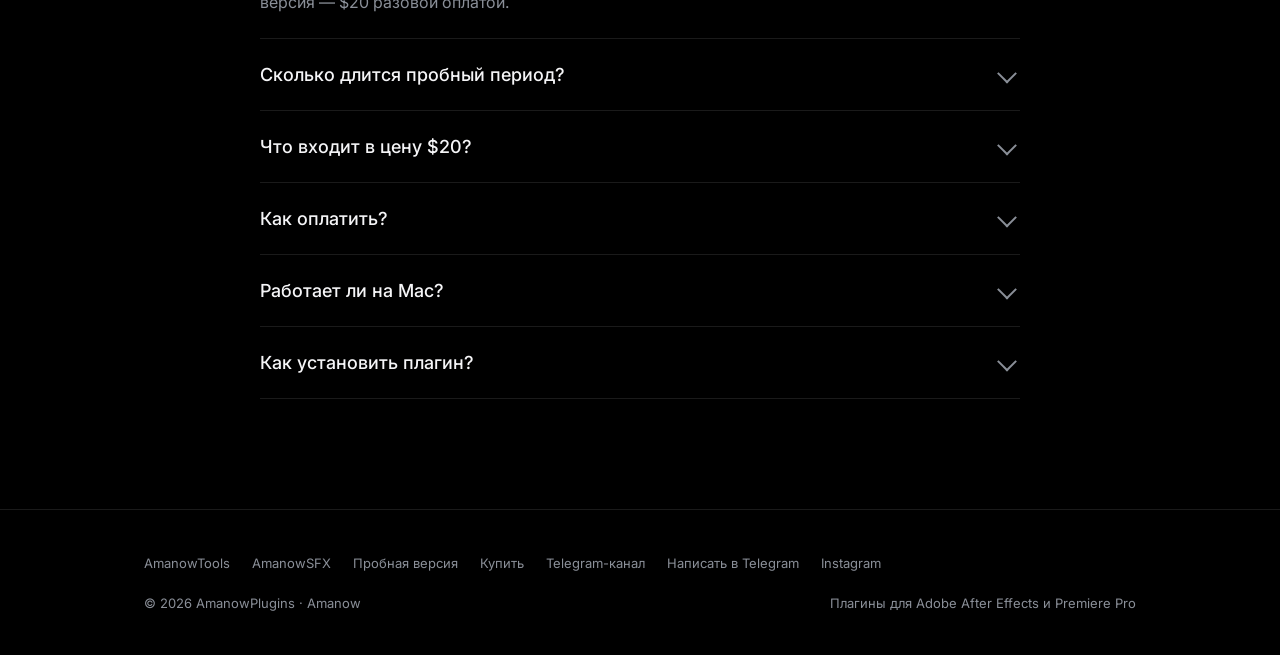
==== commit 87e6d881: "Ссылка на скачивание ведёт на AmanowTools 1.24.0" ====
--- a/index.html
+++ b/index.html
@@ -57,14 +57,14 @@
 
     <!-- витрина: те же вкладки, что внутри плагинов -->
     <div class="tabs" data-tabs role="tablist" aria-label="Разделы плагинов">
-      <button role="tab" aria-selected="false" data-img="assets/img/tools-tools.jpg"     data-alt="AmanowTools — вкладка Tools"     data-note="<b>TOOLS</b> · Плавность, якорь и центровка, слои по очереди, цветовые метки, ресайз композиции.">Tools</button>
-      <button role="tab" aria-selected="false" data-img="assets/img/tools-create.jpg"    data-alt="AmanowTools — вкладка Create"    data-note="<b>CREATE</b> · Null, Solid, Shape, стеклянный эффект, плашки под текст, маркеры.">Create</button>
-      <button role="tab" aria-selected="false" data-img="assets/img/tools-text.jpg"      data-alt="AmanowTools — вкладка Text"      data-note="<b>TEXT</b> · Счётчики, морфинг букв, вход и выход раздельно, свои пресеты.">Text</button>
-      <button role="tab" aria-selected="true"  data-img="assets/img/tools-animation.jpg" data-alt="AmanowTools — вкладка Animation" data-note="<b>ANIMATION</b> · 59 готовых анимаций с превью на лету: 48 для текста и 11 для шейпов.">Animation</button>
-      <button role="tab" aria-selected="false" data-img="assets/img/tools-fx.jpg"        data-alt="AmanowTools — вкладка FX"        data-note="<b>FX</b> · Squash &amp; Stretch — упругость по X и Y. Работает даже без движения.">FX</button>
-      <button role="tab" aria-selected="false" data-img="assets/img/tools-colors.jpg"    data-alt="AmanowTools — вкладка Colors"    data-note="<b>COLORS</b> · Fill / Stroke, готовая палитра, HEX и пипетка, пресеты бренд-цветов.">Colors</button>
-      <button role="tab" aria-selected="false" data-img="assets/img/sfx-library.jpg"     data-alt="AmanowSFX — вкладка Library"     data-note="<b>LIBRARY</b> · 4700 звуков. Умный поиск, превью без импорта, избранное и коллекции.">Library</button>
-      <button role="tab" aria-selected="false" data-img="assets/img/sfx-effect.jpg"      data-alt="AmanowSFX — вкладка Effect"      data-note="<b>EFFECT</b> · Compressor, Limiter, EQ, Echo, Multitap, LoFi — и сразу в клип.">Effect</button>
+      <button role="tab" aria-selected="false" data-w="720" data-h="1280" data-img="assets/img/tools-tools.jpg"     data-alt="AmanowTools — вкладка Tools"     data-note="<b>TOOLS</b> · Плавность, якорь и центровка, слои по очереди, цветовые метки, ресайз композиции.">Tools</button>
+      <button role="tab" aria-selected="false" data-w="720" data-h="1280" data-img="assets/img/tools-create.jpg"    data-alt="AmanowTools — вкладка Create"    data-note="<b>CREATE</b> · Null, Solid, Shape, стеклянный эффект, плашки под текст, маркеры.">Create</button>
+      <button role="tab" aria-selected="false" data-w="720" data-h="1280" data-img="assets/img/tools-text.jpg"      data-alt="AmanowTools — вкладка Text"      data-note="<b>TEXT</b> · Счётчики, морфинг букв, вход и выход раздельно, свои пресеты.">Text</button>
+      <button role="tab" aria-selected="true"  data-w="720" data-h="1280" data-img="assets/img/tools-animation.jpg" data-alt="AmanowTools — вкладка Animation" data-note="<b>ANIMATION</b> · 59 готовых анимаций с превью на лету: 48 для текста и 11 для шейпов.">Animation</button>
+      <button role="tab" aria-selected="false" data-w="720" data-h="1280" data-img="assets/img/tools-fx.jpg"        data-alt="AmanowTools — вкладка FX"        data-note="<b>FX</b> · Squash &amp; Stretch — упругость по X и Y. Работает даже без движения.">FX</button>
+      <button role="tab" aria-selected="false" data-w="720" data-h="1280" data-img="assets/img/tools-colors.jpg"    data-alt="AmanowTools — вкладка Colors"    data-note="<b>COLORS</b> · Fill / Stroke, готовая палитра, HEX и пипетка, пресеты бренд-цветов.">Colors</button>
+      <button role="tab" aria-selected="false" data-w="682" data-h="1280" data-img="assets/img/sfx-library.jpg"     data-alt="AmanowSFX — вкладка Library"     data-note="<b>LIBRARY</b> · 4700 звуков. Умный поиск, превью без импорта, избранное и коллекции.">Library</button>
+      <button role="tab" aria-selected="false" data-w="720" data-h="1280" data-img="assets/img/sfx-effect.jpg"      data-alt="AmanowSFX — вкладка Effect"      data-note="<b>EFFECT</b> · Compressor, Limiter, EQ, Echo, Multitap, LoFi — и сразу в клип.">Effect</button>
     </div>
 
     <div class="shot">
@@ -85,7 +85,7 @@
       регистрация не нужна. Понравится — купишь ключ.
     </p>
     <div class="btns rv" style="margin-top:34px">
-      <a class="btn btn-p" href="download/AmanowTools.zip" download>Скачать AmanowTools</a>
+      <a class="btn btn-p" href="download/AmanowTools_v1.24.0.zxp" download>Скачать AmanowTools</a>
       <a class="btn btn-g" href="download/AmanowSFX.zip" download>Скачать AmanowSFX</a>
     </div>
     <p class="trial rv">Windows и macOS · After Effects и Premiere Pro</p>
--- a/assets/style.css
+++ b/assets/style.css
@@ -114,12 +114,12 @@
 
 /* ---------- витрина скриншотов (табы, как в самом плагине) ---------- */
 .shot{
-  margin:56px auto 0;max-width:400px;position:relative;
+  margin:56px auto 0;max-width:360px;position:relative;
   border-radius:22px;overflow:hidden;border:1px solid var(--stroke);
   box-shadow:0 40px 120px -40px rgba(46,124,246,.55), 0 0 0 1px rgba(255,255,255,.03);
   cursor:zoom-in;background:var(--bg-2);
 }
-.shot img{width:100%;transition:opacity .22s}
+.shot img{width:100%;height:auto;aspect-ratio:auto;transition:opacity .22s}
 .shot.fade img{opacity:0}
 
 .tabs{display:flex;justify-content:center;gap:4px;flex-wrap:wrap;margin:34px auto 0;
@@ -240,7 +240,7 @@
   backdrop-filter:blur(14px);-webkit-backdrop-filter:blur(14px);
   display:none;place-items:center;padding:32px;cursor:zoom-out}
 .lb[open],.lb.on{display:grid}
-.lb img{max-height:92vh;max-width:min(560px,92vw);border-radius:20px;
+.lb img{max-height:92vh;max-width:min(660px,92vw);height:auto;border-radius:20px;
   border:1px solid var(--stroke)}
 .lb .x{position:absolute;top:22px;right:26px;background:var(--surface-2);border:1px solid var(--stroke);
   color:var(--ink);width:40px;height:40px;border-radius:50%;font-size:20px;cursor:pointer;line-height:1}
